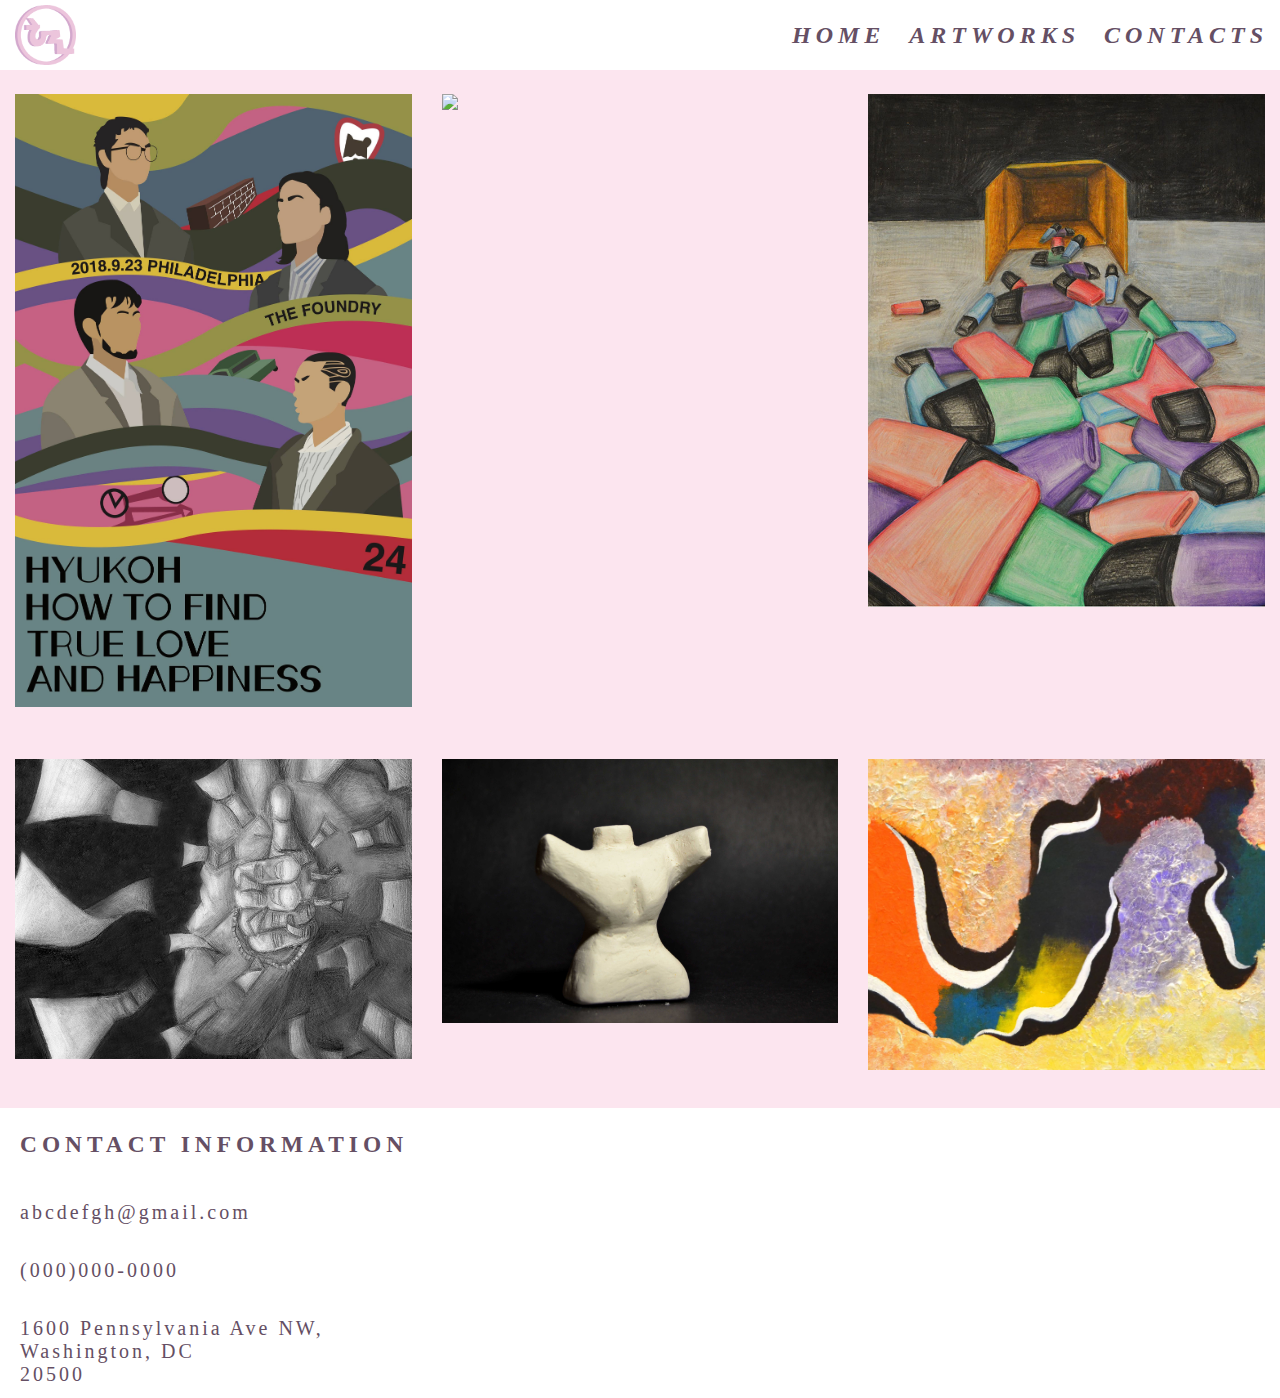
==== artworks.html @ cf378c27 "190524-newnewnew" ====
<!DOCTYPE html>
<html lang="en">
<head>
    <meta charset="UTF-8">
    <title>PAIGE LEE-ARTWORKS</title>
    <link rel="stylesheet" href="artwork-style.css" />
    <meta name="viewport" content="width=device-width, initial-scale=1.0">
</head>
<body>
<!--header-->
  <img id="mylogo" src="media/logo.png" alt="logo">
   <nav>
       <ul>
           <li><em><a id="links" href="index.html">HOME</a></em></li>
           <li><em><a id="links" href="artworks.html"> ARTWORKS</a></em></li>
           <li><em><a id="links" href="#contact">CONTACTS</a></em></li>
       </ul>
   </nav>
<!--artworks-->
<div id="artwork">
<!--poster-->
   <div class="container">
  <div class="content">
    <a href="media/poster.jpg" target="_blank">
      <div class="content-overlay"></div>
      <img class="content-image" src="media/poster.jpg">
      <div class="content-details fadeIn-bottom">
        <h3 class="content-title"><em>Hyukoh-How to Find True Love and Happiness</em></h3>
        <p class="content-text"><em>2018</em></p>
      </div>
    </a>
  </div>
</div>
<!--print-->
   <div class="container">
  <div class="content">
    <a href="media/print.JPG" target="_blank">
      <div class="content-overlay"></div>
      <img class="content-image" src="media/print.jpg">
      <div class="content-details fadeIn-bottom">
        <h3 class="content-title"><em>The Islands</em></h3>
        <p class="content-text"><em>2019</em></p>
      </div>
    </a>
  </div>
</div>
<!--highlight-->
    <div class="container">
  <div class="content">
    <a href="media/highlight.jpg" target="_blank">
      <div class="content-overlay"></div>
      <img class="content-image" src="media/highlight.jpg">
      <div class="content-details fadeIn-bottom">
        <h3 class="content-title"><em>Oops!</em></h3>
        <p class="content-text"><em>2018</em></p>
      </div>
    </a>
  </div>
</div>
<!--hand-->
    <div class="container">
  <div class="content">
    <a href="media/hand.jpg" target="_blank">
      <div class="content-overlay"></div>
      <img class="content-image" src="media/hand.jpg">
      <div class="content-details fadeIn-bottom">
        <h3 class="content-title"><em>Ready, Go!</em></h3>
        <p class="content-text"><em>2017</em></p>
      </div>
    </a>
  </div>
</div>
<!--sculpture-->
    <div class="container">
  <div class="content">
    <a href="media/sculpture.jpg" target="_blank">
      <div class="content-overlay"></div>
      <img class="content-image" src="media/sculpture.jpg">
      <div class="content-details fadeIn-bottom">
        <h3 class="content-title"><em>Spread Your Wings</em></h3>
        <p class="content-text"><em>2018</em></p>
      </div>
    </a>
  </div>
</div>
<!--painting-->
    <div class="container">
  <div class="content">
    <a href="media/painting.jpg" target="_blank">
      <div class="content-overlay"></div>
      <img class="content-image" src="media/painting.jpg">
      <div class="content-details fadeIn-bottom">
        <h3 class="content-title"><em>everything's a Blur</em></h3>
        <p class="content-text"><em>2018</em></p>
      </div>
    </a>
  </div>
</div>
</div>
<!--contact-->
<div id="contact">
    <h3 id=contact-title>CONTACT INFORMATION</h3>
    <p id="contact-info">abcdefgh@gmail.com</p>
    <p id="contact-info">(000)000-0000 </p>
    <p id="contact-info">1600 Pennsylvania Ave NW, <br>
    Washington, DC <br>
    20500
    </p>
</div>
<!--it's wednesday my dudes
AHHHHHHHHHHHHHHHHHHHHHHH-->
</body>
</html>
---- artwork-style.css ----
body{
    background-color: #FCE5EF;
    font-family: "Myriad Pro";
    color: #654f64;
    margin: 0px;
}
/*header*/
nav{
    background-color: white;
    height: 70px;
    display: flex;
    align-items: center;
    justify-content: flex-end;

}
ul{
    background-color: white;
    display: flex;
    justify-content: space-around;
    width: 500px;
    font-size: 20px;
}
li{
   list-style: none;
    font-size: 18pt;
    letter-spacing: 5px;
    font-weight: 600;
}
#mylogo{
    position: absolute;
    height: 60px;
    top: 5px;
    left: 15px;
}
#links:hover{
    transition-property: color;
    transition-duration: 500ms;
    color: #D4A9CE;
}
#links{
    text-decoration: none;
    color: #654f64;
    transition-property: color;
    transition-duration: 500ms;
}

/*artworks*/
#artwork{
    display: flex;
    flex-wrap: wrap;
    justify-content: center;
}
.container{
  padding: 1.5em 0;
  float: left;
  width: 50%;
}
@media screen and (max-width: 640px){
  .container{
    display: block;
    width: 100%;
  }
}

@media screen and (min-width: 900px){
  .container{
    width: 33.33333%;
  }
}

.content {
  position: relative;
  width: 93%;
  max-width: 400px;
  margin: auto;
  overflow: hidden;
}

.content .content-overlay {
  background: #654F64;
  position: absolute;
  height: 99%;
  width: 100%;
  left: 0;
  top: 0;
  bottom: 0;
  right: 0;
  opacity: 0;
  -webkit-transition: all 0.4s ease-in-out 0s;
  -moz-transition: all 0.4s ease-in-out 0s;
  transition: all 0.4s ease-in-out 0s;
}

.content:hover .content-overlay{
  opacity: 1;
}

.content-image{
  width: 100%;
}

.content-details {
  position: absolute;
  text-align: center;
  padding-left: 1em;
  padding-right: 1em;
  width: 100%;
  top: 50%;
  left: 50%;
  opacity: 0;
  -webkit-transform: translate(-50%, -50%);
  -moz-transform: translate(-50%, -50%);
  transform: translate(-50%, -50%);
  -webkit-transition: all 0.3s ease-in-out 0s;
  -moz-transition: all 0.3s ease-in-out 0s;
  transition: all 0.3s ease-in-out 0s;
}

.content:hover .content-details{
  top: 50%;
  left: 50%;
  opacity: 1;
}

.content-details h3{
  color: #FCE5EF;
  font-weight: 500;
  letter-spacing: 0.15em;
  margin-bottom: 0.5em;
  text-transform: uppercase;
}

.content-details p{
  color: #FCE5EF;
  font-size: 0.8em;
}

.fadeIn-bottom{
  top: 80%;
}

/*contact*/
#contact{
    font-family: "myriad pro";
    color: #654f64;
    font-size: 20px;
    background-color: white;
    height: 290px;
    display: flex;
    align-content:center;
    flex-direction: column;
    justify-content: space-around;
    margin-top: 10px;
}
#contact-title{
    letter-spacing: 5px;
    font-weight: 600;
    margin-left: 20px;
}
#contact-info{
    display: flex;
    align-items: center;
    letter-spacing: 3px;
    margin-bottom: 15px;
    margin-left: 20px;
}
/*hi, welcome to chili's*/

/*sis whats wrong w youuuuu*/
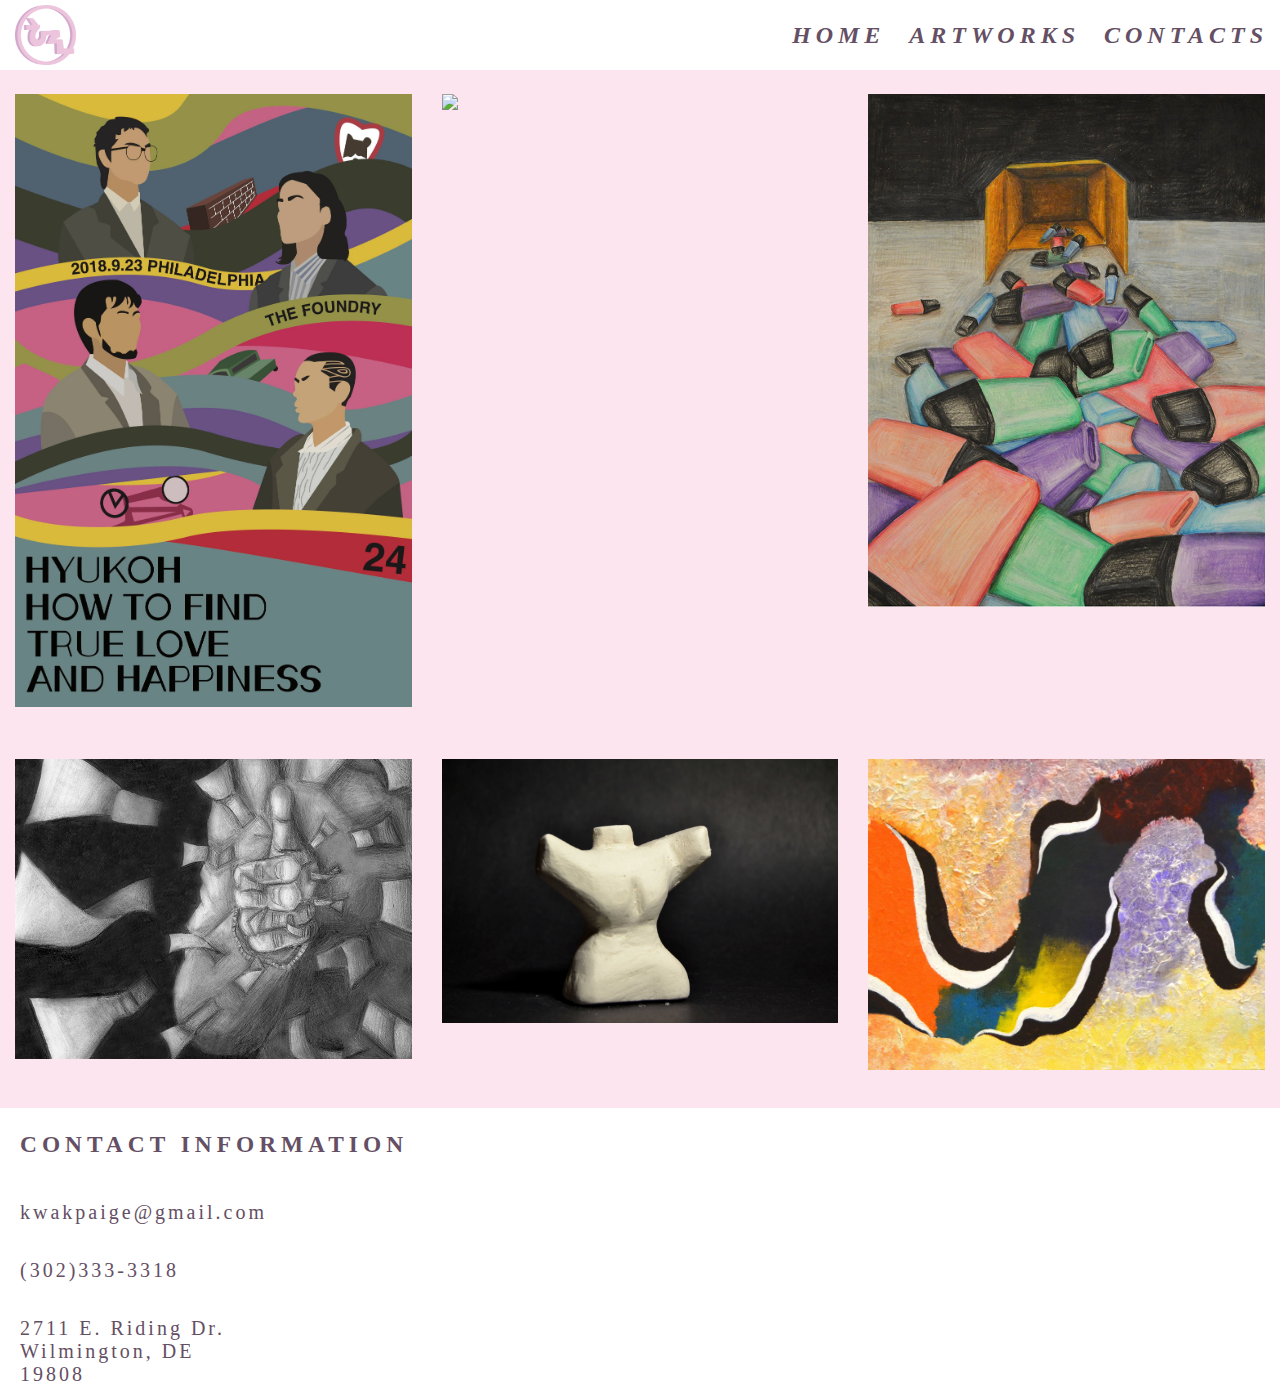
==== commit 2c372755: "190529" ====
--- a/artworks.html
+++ b/artworks.html
@@ -34,7 +34,7 @@
 <!--print-->
    <div class="container">
   <div class="content">
-    <a href="media/print.JPG" target="_blank">
+    <a href="media/print.jpg" target="_blank">
       <div class="content-overlay"></div>
       <img class="content-image" src="media/print.jpg">
       <div class="content-details fadeIn-bottom">
@@ -100,11 +100,11 @@
 <!--contact-->
 <div id="contact">
     <h3 id=contact-title>CONTACT INFORMATION</h3>
-    <p id="contact-info">abcdefgh@gmail.com</p>
-    <p id="contact-info">(000)000-0000 </p>
-    <p id="contact-info">1600 Pennsylvania Ave NW, <br>
-    Washington, DC <br>
-    20500
+    <p id="contact-info">kwakpaige@gmail.com</p>
+    <p id="contact-info">(302)333-3318 </p>
+    <p id="contact-info">2711 E. Riding Dr. <br>
+    Wilmington, DE <br>
+    19808
     </p>
 </div>
 <!--it's wednesday my dudes
--- a/artwork-style.css
+++ b/artwork-style.css
@@ -164,6 +164,7 @@
     margin-bottom: 15px;
     margin-left: 20px;
 }
-/*hi, welcome to chili's*/
 
-/*sis whats wrong w youuuuu*/
+
+
+
